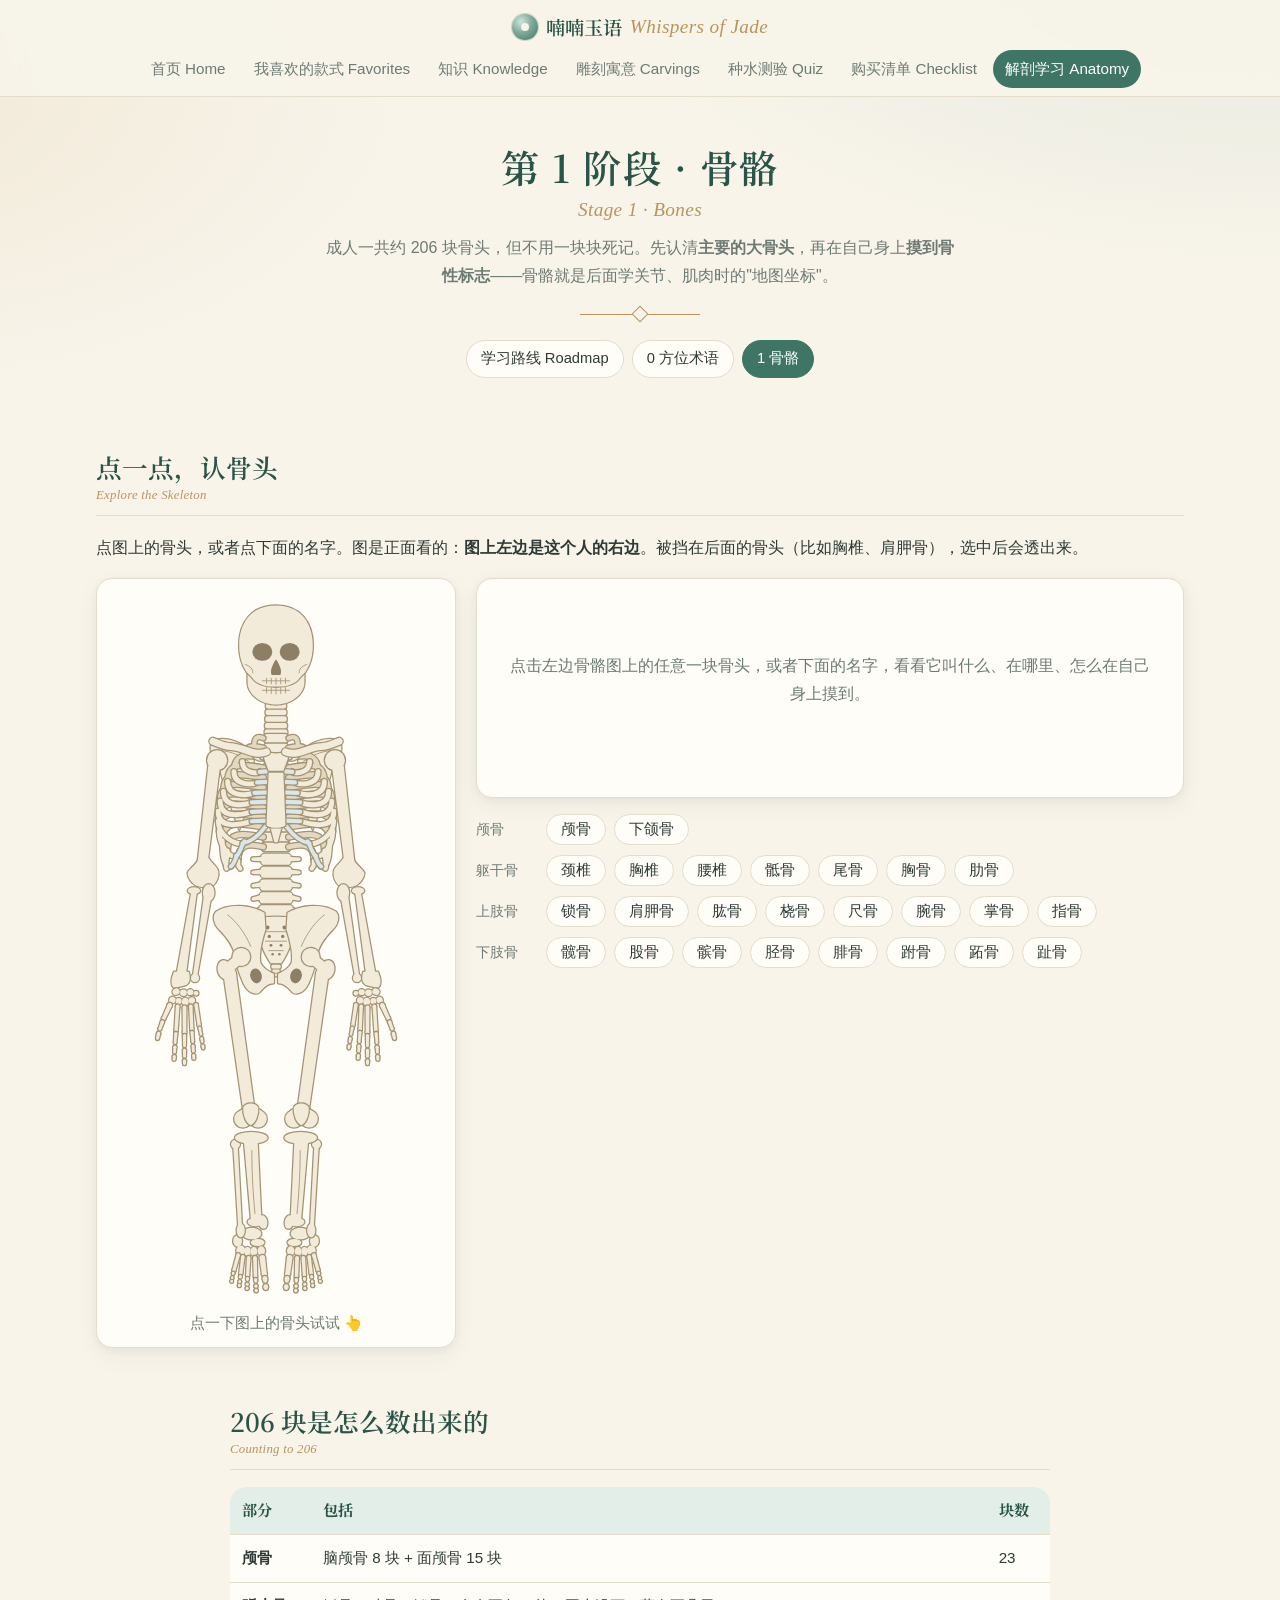
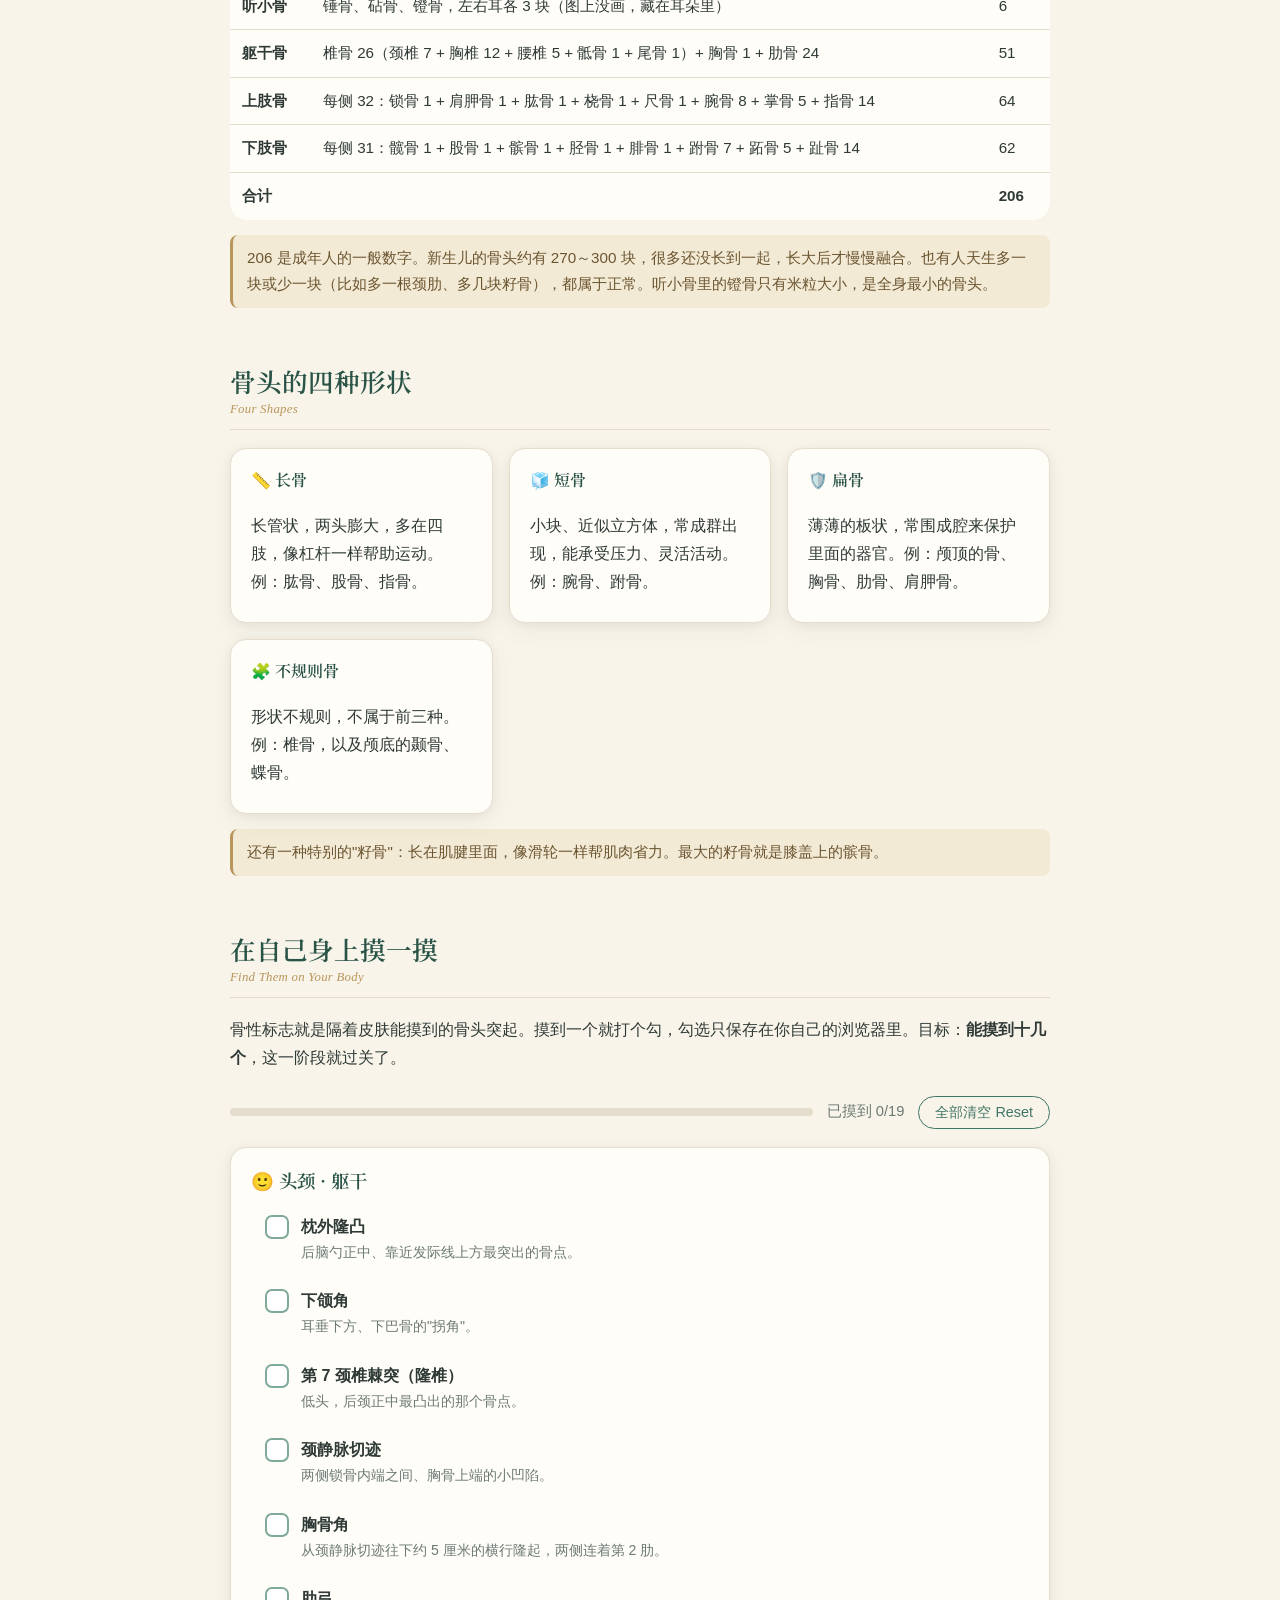
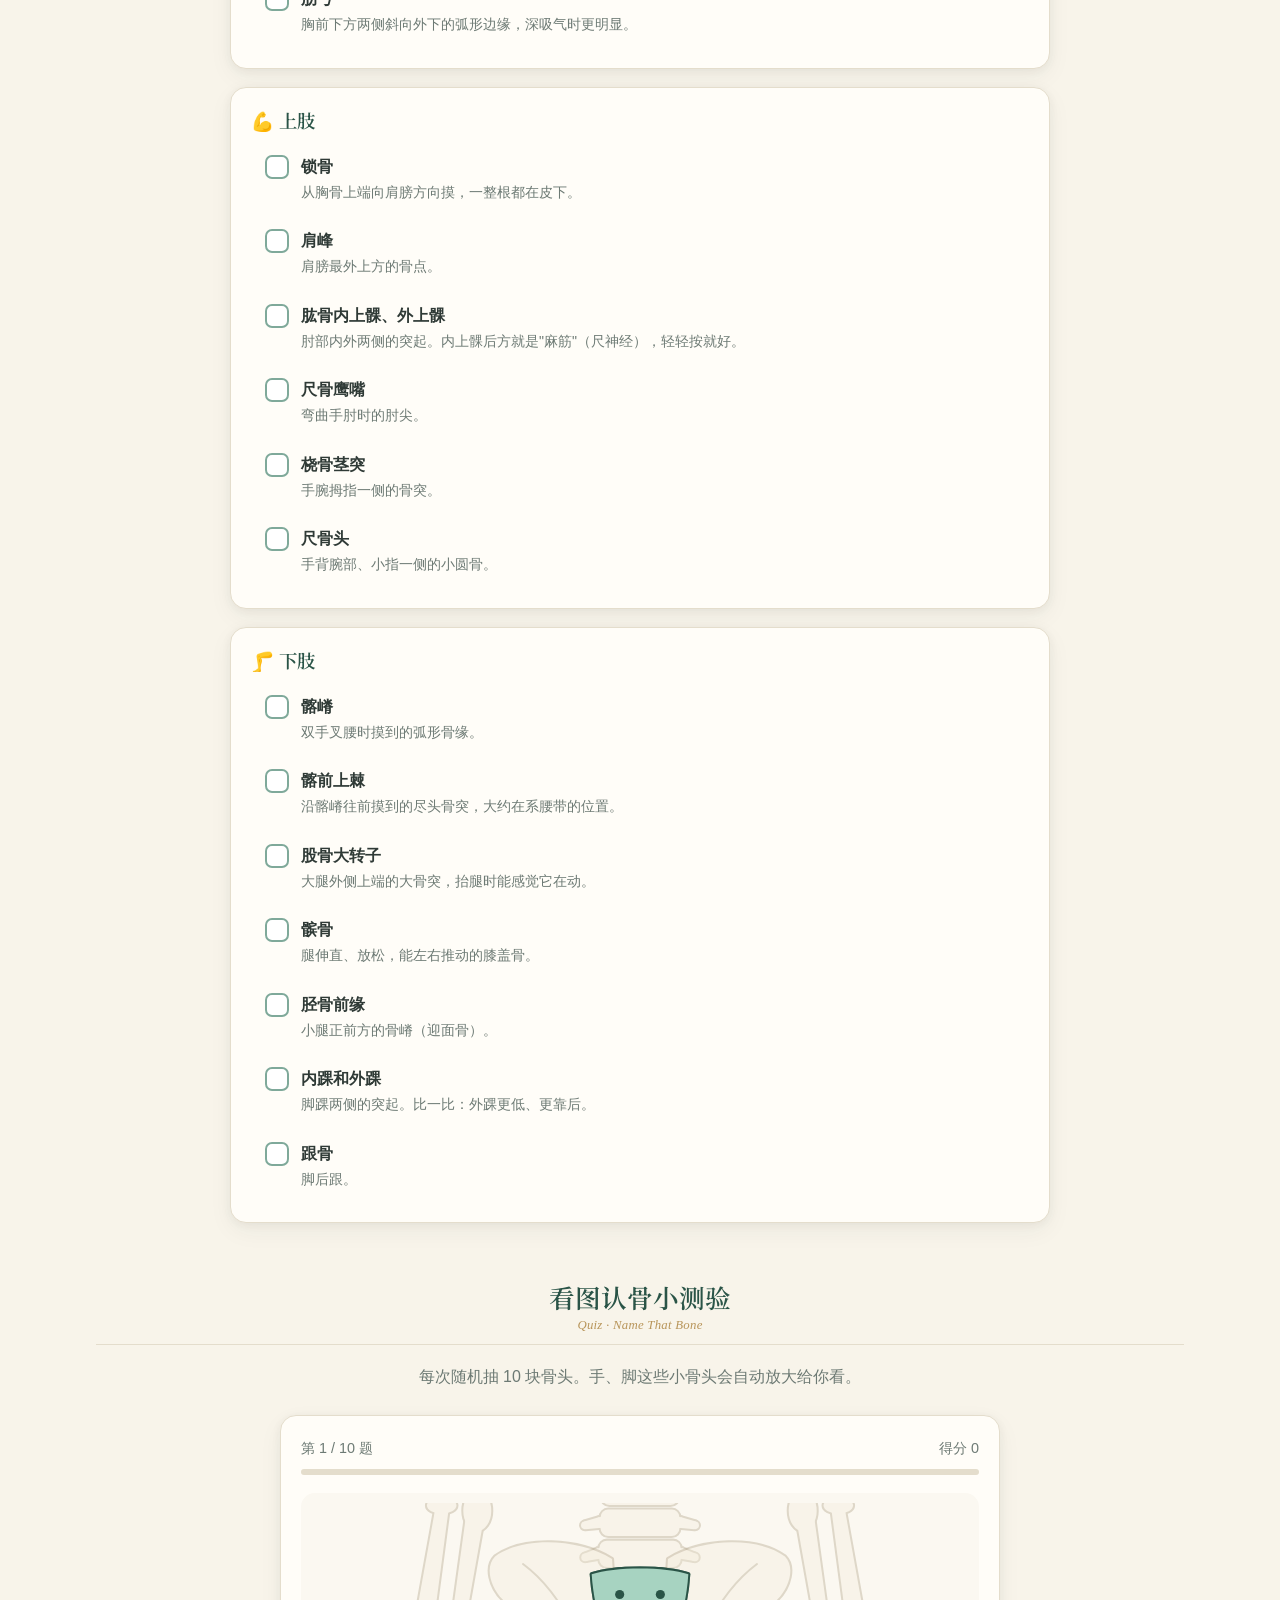
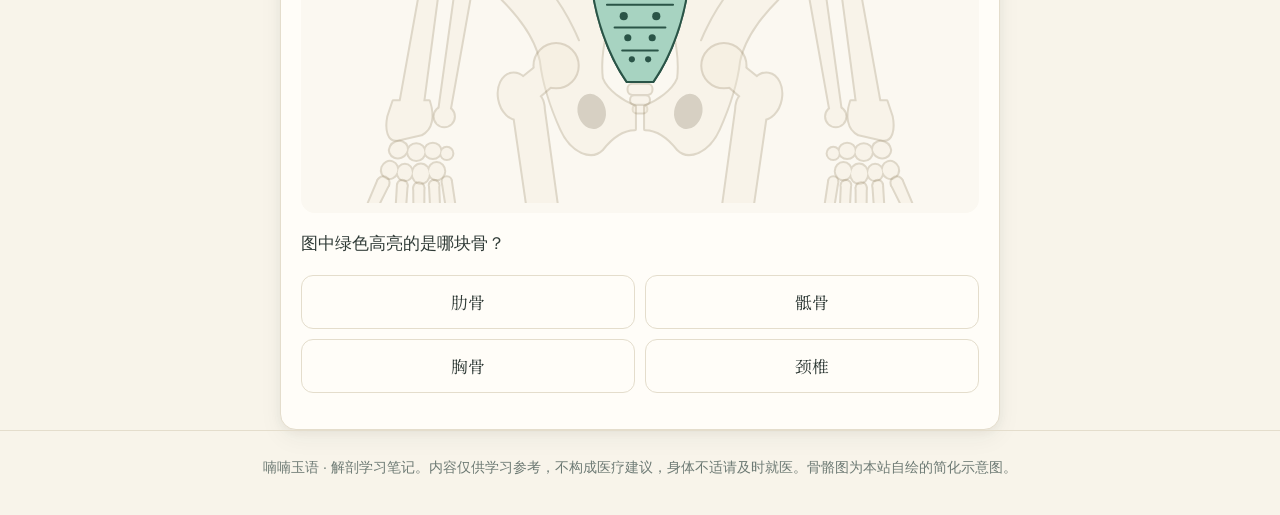
==== anatomy-bones.html @ a96ba8fe "Add anatomy learning section (roadmap, stage 0 terms, stage 1 bones) - anatomy.html: 8-stage learnin" ====
<!doctype html>
<html lang="zh-CN">
<head>
<meta charset="utf-8">
<meta name="viewport" content="width=device-width, initial-scale=1">
<title>第 1 阶段 · 骨骼 · 喃喃玉语</title>
<meta name="description" content="解剖学习第 1 阶段：点一点认识全身主要骨骼，在自己身上摸骨性标志，再做一个看图认骨小测验。">
<link rel="icon" href="images/favicon.svg" type="image/svg+xml">
<link rel="preconnect" href="https://fonts.googleapis.com">
<link rel="preconnect" href="https://fonts.gstatic.com" crossorigin>
<link href="https://fonts.googleapis.com/css2?family=Noto+Serif+SC:wght@400;600&display=swap" rel="stylesheet">
<link rel="stylesheet" href="css/style.css">
</head>
<body>
<header class="site-header">
  <div class="wrap">
    <a class="logo" href="index.html"><span class="logo-mark"></span>喃喃玉语 <span class="en">Whispers of Jade</span></a>
    <nav class="nav">
      <a href="index.html">首页 Home</a>
      <a href="styles.html">我喜欢的款式 Favorites</a>
      <a href="knowledge.html">知识 Knowledge</a>
      <a href="carving.html">雕刻寓意 Carvings</a>
      <a href="quiz.html">种水测验 Quiz</a>
      <a href="checklist.html">购买清单 Checklist</a>
      <a href="anatomy.html" class="active">解剖学习 Anatomy</a>
    </nav>
  </div>
</header>

<main class="wrap">
  <section class="page-hero">
    <h1>第 1 阶段 · 骨骼<span class="en">Stage 1 · Bones</span></h1>
    <p>成人一共约 206 块骨头，但不用一块块死记。先认清<b>主要的大骨头</b>，再在自己身上<b>摸到骨性标志</b>——骨骼就是后面学关节、肌肉时的"地图坐标"。</p>
    <div class="divider"></div>
    <nav class="sub-nav">
      <a class="chip" href="anatomy.html">学习路线 Roadmap</a>
      <a class="chip" href="anatomy-terms.html">0 方位术语</a>
      <a class="chip on" href="anatomy-bones.html">1 骨骼</a>
    </nav>
  </section>

  <section class="section" id="explore">
    <h2>点一点，认骨头<span class="en">Explore the Skeleton</span></h2>
    <p>点图上的骨头，或者点下面的名字。图是正面看的：<b>图上左边是这个人的右边</b>。被挡在后面的骨头（比如胸椎、肩胛骨），选中后会透出来。</p>
    <div class="explore">
      <div class="card sk-figure">
        <div id="sk-fig"></div>
        <div class="sk-cap" id="sk-cap"></div>
      </div>
      <div>
        <div class="card sk-info" id="sk-info" aria-live="polite"></div>
        <div class="sk-list" id="sk-list"></div>
      </div>
    </div>
  </section>

  <section class="section narrow" style="margin:0 auto" id="count">
    <h2>206 块是怎么数出来的<span class="en">Counting to 206</span></h2>
    <div class="table-scroll">
      <table class="cmp">
        <tr><th>部分</th><th>包括</th><th>块数</th></tr>
        <tr><td><b>颅骨</b></td><td>脑颅骨 8 块 + 面颅骨 15 块</td><td>23</td></tr>
        <tr><td><b>听小骨</b></td><td>锤骨、砧骨、镫骨，左右耳各 3 块（图上没画，藏在耳朵里）</td><td>6</td></tr>
        <tr><td><b>躯干骨</b></td><td>椎骨 26（颈椎 7 + 胸椎 12 + 腰椎 5 + 骶骨 1 + 尾骨 1）+ 胸骨 1 + 肋骨 24</td><td>51</td></tr>
        <tr><td><b>上肢骨</b></td><td>每侧 32：锁骨 1 + 肩胛骨 1 + 肱骨 1 + 桡骨 1 + 尺骨 1 + 腕骨 8 + 掌骨 5 + 指骨 14</td><td>64</td></tr>
        <tr><td><b>下肢骨</b></td><td>每侧 31：髋骨 1 + 股骨 1 + 髌骨 1 + 胫骨 1 + 腓骨 1 + 跗骨 7 + 跖骨 5 + 趾骨 14</td><td>62</td></tr>
        <tr><td><b>合计</b></td><td></td><td><b>206</b></td></tr>
      </table>
    </div>
    <p class="note">206 是成年人的一般数字。新生儿的骨头约有 270～300 块，很多还没长到一起，长大后才慢慢融合。也有人天生多一块或少一块（比如多一根颈肋、多几块籽骨），都属于正常。听小骨里的镫骨只有米粒大小，是全身最小的骨头。</p>

    <h2>骨头的四种形状<span class="en">Four Shapes</span></h2>
    <div class="grid2">
      <div class="card"><h4>📏 长骨</h4><p>长管状，两头膨大，多在四肢，像杠杆一样帮助运动。例：肱骨、股骨、指骨。</p></div>
      <div class="card"><h4>🧊 短骨</h4><p>小块、近似立方体，常成群出现，能承受压力、灵活活动。例：腕骨、跗骨。</p></div>
      <div class="card"><h4>🛡️ 扁骨</h4><p>薄薄的板状，常围成腔来保护里面的器官。例：颅顶的骨、胸骨、肋骨、肩胛骨。</p></div>
      <div class="card"><h4>🧩 不规则骨</h4><p>形状不规则，不属于前三种。例：椎骨，以及颅底的颞骨、蝶骨。</p></div>
    </div>
    <p class="note">还有一种特别的"籽骨"：长在肌腱里面，像滑轮一样帮肌肉省力。最大的籽骨就是膝盖上的髌骨。</p>
  </section>

  <section class="section narrow" style="margin:0 auto" id="landmarks">
    <h2>在自己身上摸一摸<span class="en">Find Them on Your Body</span></h2>
    <p>骨性标志就是隔着皮肤能摸到的骨头突起。摸到一个就打个勾，勾选只保存在你自己的浏览器里。目标：<b>能摸到十几个</b>，这一阶段就过关了。</p>
    <div class="check-top">
      <div class="progress"><span id="lm-bar"></span></div>
      <span id="lm-done" style="color:var(--muted);font-size:.92rem"></span>
      <button class="btn ghost" id="lm-reset" style="padding:6px 16px;font-size:.9rem">全部清空 Reset</button>
    </div>
    <div id="lm-list"></div>
  </section>

  <section class="section" id="test">
    <h2 style="text-align:center">看图认骨小测验<span class="en">Quiz · Name That Bone</span></h2>
    <p style="text-align:center;color:var(--muted)">每次随机抽 10 块骨头。手、脚这些小骨头会自动放大给你看。</p>
    <div class="quiz card" id="quiz"></div>
  </section>
</main>

<footer class="site-footer">
  <div class="wrap">喃喃玉语 · 解剖学习笔记。内容仅供学习参考，不构成医疗建议，身体不适请及时就医。骨骼图为本站自绘的简化示意图。</div>
</footer>
<script src="js/anatomy-common.js"></script>
<script src="js/anatomy-bones.js"></script>
<script>var a=document.querySelector(".nav .active");if(a)a.parentNode.scrollLeft=a.offsetLeft-a.parentNode.offsetWidth/2+a.offsetWidth/2;</script>
</body>
</html>
---- css/style.css ----
/* ===== 玉石小站 · 全站样式 ===== */
:root {
  --jade: #3f7565;        /* 青绿 主色 */
  --jade-deep: #2a5447;
  --jade-soft: #7fa99a;
  --jade-mist: #e3eee8;   /* 很淡的青 */
  --ivory: #f8f4ea;       /* 米白 背景 */
  --paper: #fffdf8;       /* 卡片 */
  --gold: #b8955a;        /* 淡金 */
  --gold-soft: #e9dcc0;
  --ink: #2f3a36;         /* 正文 */
  --muted: #6d7a74;
  --line: #e4ddcc;
  --ok: #3f8a5f;
  --bad: #b5584a;
  --radius: 16px;
  --shadow: 0 2px 10px rgba(47, 58, 54, .06), 0 8px 24px rgba(47, 58, 54, .05);
  --serif: "Noto Serif SC", "Songti SC", "STSong", "SimSun", serif;
  --sans: -apple-system, BlinkMacSystemFont, "PingFang SC", "Hiragino Sans GB", "Microsoft YaHei", "Noto Sans SC", sans-serif;
}

* { box-sizing: border-box; }
html { -webkit-text-size-adjust: 100%; scroll-behavior: smooth; }
body {
  margin: 0;
  background: var(--ivory);
  background-image:
    radial-gradient(1200px 600px at 100% -10%, rgba(127, 169, 154, .18), transparent 60%),
    radial-gradient(900px 500px at -10% 10%, rgba(233, 220, 192, .45), transparent 60%);
  background-attachment: fixed;
  color: var(--ink);
  font-family: var(--sans);
  font-size: 16px;
  line-height: 1.75;
}
img { max-width: 100%; display: block; }
a { color: var(--jade); }
h1, h2, h3, h4 { font-family: var(--serif); color: var(--jade-deep); line-height: 1.35; font-weight: 600; }
h1 { font-size: clamp(1.7rem, 4vw, 2.4rem); margin: 0 0 .3em; letter-spacing: .04em; }
h2 { font-size: clamp(1.3rem, 3vw, 1.6rem); margin: 2.2em 0 .7em; }
h3 { font-size: 1.15rem; margin: 1.4em 0 .5em; }
.en { font-family: Georgia, "Times New Roman", serif; font-style: italic; color: var(--gold); font-weight: 400; letter-spacing: .02em; }
h1 .en, h2 .en { display: block; font-size: .5em; margin-top: .2em; }
h3 .en { font-size: .75em; margin-left: .4em; }

.wrap { max-width: 1120px; margin: 0 auto; padding: 0 16px; }
.narrow { max-width: 820px; }

/* ===== 顶部导航 ===== */
.site-header {
  position: sticky; top: 0; z-index: 50;
  background: rgba(248, 244, 234, .9);
  backdrop-filter: blur(10px); -webkit-backdrop-filter: blur(10px);
  border-bottom: 1px solid var(--line);
}
.site-header .wrap { display: flex; flex-direction: column; align-items: stretch; padding-top: 10px; }
.logo {
  font-family: var(--serif); font-size: 1.2rem; font-weight: 600; color: var(--jade-deep);
  text-decoration: none; white-space: nowrap; display: flex; align-items: center; justify-content: center; gap: 8px;
}
.logo-mark {
  width: 26px; height: 26px; border-radius: 50%;
  background: radial-gradient(circle at 35% 30%, #cfe6dc, var(--jade-soft) 45%, var(--jade) 100%);
  box-shadow: inset 0 0 0 5px rgba(255,255,255,.0), 0 0 0 1px rgba(63,117,101,.25);
  position: relative;
}
.logo-mark::after { /* 平安扣的孔 */
  content: ""; position: absolute; inset: 9px; border-radius: 50%; background: var(--ivory);
}
.nav { display: flex; gap: 4px; overflow-x: auto; scrollbar-width: none; margin: 6px -16px 0; padding: 0 16px 8px; justify-content: safe center; }
.nav::-webkit-scrollbar { display: none; }
.nav a {
  white-space: nowrap; text-decoration: none; color: var(--muted);
  padding: 6px 12px; border-radius: 999px; font-size: .95rem; transition: .2s;
}
.nav a:hover { color: var(--jade-deep); background: var(--jade-mist); }
.nav a.active { color: #fff; background: var(--jade); }

@media (max-width: 760px) {
  .nav { -webkit-mask-image: linear-gradient(90deg, #000 85%, transparent); mask-image: linear-gradient(90deg, #000 85%, transparent); }
  .nav a:last-child { margin-right: 32px; }
}

/* ===== 页面标题区 ===== */
.page-hero { padding: 44px 0 12px; text-align: center; }
.page-hero p { color: var(--muted); max-width: 640px; margin: .6em auto 0; }
.divider {
  width: 120px; height: 12px; margin: 18px auto 0;
  background:
    linear-gradient(var(--gold), var(--gold)) center/100% 1px no-repeat;
  position: relative;
}
.divider::after {
  content: ""; position: absolute; left: 50%; top: 50%; width: 10px; height: 10px;
  transform: translate(-50%, -50%) rotate(45deg); background: var(--ivory); border: 1px solid var(--gold);
}

main { padding-bottom: 60px; }

/* ===== 通用组件 ===== */
.card {
  background: var(--paper); border: 1px solid var(--line); border-radius: var(--radius);
  box-shadow: var(--shadow); padding: 20px;
}
.btn {
  appearance: none; border: 1px solid var(--jade); background: var(--jade); color: #fff;
  padding: 10px 20px; border-radius: 999px; font-size: 1rem; cursor: pointer; font-family: inherit;
  transition: .2s; text-decoration: none; display: inline-block;
}
.btn:hover { background: var(--jade-deep); }
.btn.ghost { background: transparent; color: var(--jade); }
.btn.ghost:hover { background: var(--jade-mist); }
.btn:disabled { opacity: .5; cursor: default; }

.chips { display: flex; flex-wrap: wrap; gap: 8px; }
.chip {
  border: 1px solid var(--line); background: var(--paper); color: var(--ink);
  padding: 5px 14px; border-radius: 999px; cursor: pointer; font-size: .92rem; font-family: inherit; transition: .2s;
}
.chip:hover { border-color: var(--jade-soft); }
.chip.on { background: var(--jade); border-color: var(--jade); color: #fff; }
.tag {
  display: inline-block; font-size: .78rem; padding: 1px 10px; border-radius: 999px;
  background: var(--jade-mist); color: var(--jade-deep);
}
.tag.gold { background: #f3ead6; color: #8a6a35; }

.note {
  background: #f3ead6; border-left: 3px solid var(--gold); border-radius: 8px;
  padding: 10px 14px; color: #6b5530; font-size: .95rem; margin: 1em 0;
}

/* ===== 首页 ===== */
.home-hero { text-align: center; padding: 64px 0 32px; }
.home-hero h1 { font-size: clamp(2rem, 6vw, 3.2rem); }
.home-hero p { color: var(--muted); max-width: 560px; margin: 1em auto 0; font-size: 1.05rem; }
.bangle {
  width: 150px; height: 150px; margin: 0 auto 24px; border-radius: 50%;
  background:
    radial-gradient(circle at 30% 25%, rgba(255,255,255,.75), transparent 28%),
    radial-gradient(circle at 70% 75%, rgba(42,84,71,.35), transparent 45%),
    conic-gradient(from 20deg, #9cc8b5, #5f9a86, #bcdccd, #4f8a76, #a9d1c0, #9cc8b5);
  -webkit-mask: radial-gradient(circle, transparent 46px, #000 47px);
          mask: radial-gradient(circle, transparent 46px, #000 47px);
  box-shadow: 0 10px 30px rgba(63,117,101,.25);
  animation: float 6s ease-in-out infinite;
}
@keyframes float { 50% { transform: translateY(-6px); } }
@media (prefers-reduced-motion: reduce) { .bangle { animation: none; } }
.home-grid { display: grid; grid-template-columns: repeat(auto-fit, minmax(220px, 1fr)); gap: 16px; margin-top: 24px; }
.home-grid a { text-decoration: none; color: inherit; transition: .25s; display: block; }
.home-grid a:hover { transform: translateY(-3px); border-color: var(--jade-soft); }
.home-grid .icon { font-size: 1.8rem; line-height: 1; }
.home-grid h3 { margin: .5em 0 .2em; }
.home-grid p { margin: 0; color: var(--muted); font-size: .93rem; }

/* ===== 灵感墙 ===== */
.filters { display: grid; gap: 12px; margin: 24px 0; }
.filters .row { display: flex; gap: 12px; align-items: baseline; }
.filters .label { flex: none; width: 4.5em; color: var(--muted); font-size: .9rem; }
@media (max-width: 560px) {
  .filters .row { flex-direction: column; gap: 6px; }
}
.count { color: var(--muted); font-size: .9rem; margin: -8px 0 16px; }
.wall { columns: 3 280px; column-gap: 18px; }
.pin {
  break-inside: avoid; margin: 0 0 18px; padding: 0; overflow: hidden; cursor: pointer;
  transition: transform .25s, box-shadow .25s; text-align: left; width: 100%; font: inherit; color: inherit;
}
.pin:hover { transform: translateY(-3px); box-shadow: 0 12px 30px rgba(47,58,54,.12); }
.pin img { width: 100%; height: auto; background: var(--jade-mist); }
.pin .body { padding: 14px 16px 16px; }
.pin h3 { margin: 0 0 6px; font-size: 1.05rem; }
.pin .tags { display: flex; gap: 6px; margin-bottom: 8px; flex-wrap: wrap; }
.pin .why { margin: 0; color: var(--ink); font-size: .93rem; }
.pin .why::before { content: "♡ "; color: var(--gold); }
.empty { text-align: center; color: var(--muted); padding: 40px 0; }

/* 大图弹窗 */
dialog.lightbox {
  border: none; padding: 0; border-radius: var(--radius); max-width: min(960px, 94vw); width: 100%;
  max-height: 92vh; background: var(--paper); color: var(--ink); box-shadow: 0 20px 60px rgba(0,0,0,.3);
}
dialog.lightbox::backdrop { background: rgba(30, 45, 40, .6); backdrop-filter: blur(3px); }
.lb-inner { display: grid; grid-template-columns: 1.3fr 1fr; max-height: 92vh; }
.lb-img { background: #eef3ef; display: flex; align-items: center; justify-content: center; min-height: 240px; }
.lb-img img { max-height: 92vh; width: 100%; object-fit: contain; }
.lb-text { padding: 28px 24px; overflow-y: auto; }
.lb-text h2 { margin: .3em 0 .5em; }
.lb-text h4 { margin: 1.2em 0 .3em; font-size: .95rem; color: var(--gold); }
.lb-text p { margin: 0; white-space: pre-line; }
.lb-close {
  position: absolute; top: 10px; right: 10px; width: 36px; height: 36px; border-radius: 50%;
  border: none; background: rgba(255,255,255,.9); font-size: 1.3rem; cursor: pointer; color: var(--ink);
  box-shadow: 0 2px 8px rgba(0,0,0,.15);
}
@media (max-width: 760px) {
  .lb-inner { grid-template-columns: 1fr; overflow-y: auto; }
  .lb-img img { max-height: 55vh; }
}

/* ===== 知识页 ===== */
.toc { display: flex; flex-wrap: wrap; gap: 8px; justify-content: center; margin: 20px 0 8px; }
.toc a { text-decoration: none; }
.section { scroll-margin-top: 110px; }
.section > h2 { border-bottom: 1px solid var(--line); padding-bottom: .4em; }
.grid2 { display: grid; grid-template-columns: repeat(auto-fit, minmax(260px, 1fr)); gap: 16px; }
.grid3 { display: grid; grid-template-columns: repeat(auto-fit, minmax(220px, 1fr)); gap: 16px; }
.card h3:first-child, .card h4:first-child { margin-top: 0; }
.card p { margin: .4em 0; }
.card ul { margin: .4em 0; padding-left: 1.2em; }
.levels { display: grid; gap: 10px; margin: 12px 0; }
.level { display: grid; grid-template-columns: 7em 1fr; gap: 12px; align-items: start; }
.level b { color: var(--jade-deep); font-family: var(--serif); }
@media (max-width: 520px) { .level { grid-template-columns: 1fr; gap: 0; } }

table.cmp { width: 100%; border-collapse: collapse; background: var(--paper); border-radius: var(--radius); overflow: hidden; box-shadow: var(--shadow); font-size: .95rem; }
table.cmp th, table.cmp td { padding: 10px 12px; border-bottom: 1px solid var(--line); text-align: left; vertical-align: top; }
table.cmp th { background: var(--jade-mist); color: var(--jade-deep); font-family: var(--serif); }
table.cmp tr:last-child td { border-bottom: none; }
.table-scroll { overflow-x: auto; -webkit-overflow-scrolling: touch; border-radius: var(--radius); }
.table-scroll table { min-width: 620px; }

.swatch { display: flex; gap: 12px; align-items: flex-start; }
.swatch .dot {
  flex: none; width: 46px; height: 46px; border-radius: 50%;
  box-shadow: inset -5px -6px 10px rgba(0,0,0,.18), inset 5px 6px 10px rgba(255,255,255,.55), 0 0 0 1px rgba(0,0,0,.05);
}
.swatch h4 { margin: 0 0 .1em; font-family: var(--serif); color: var(--jade-deep); }
.swatch p { margin: 0; font-size: .93rem; }

.search {
  width: 100%; padding: 12px 18px; font-size: 1rem; border: 1px solid var(--line); border-radius: 999px;
  background: var(--paper); font-family: inherit; color: var(--ink); outline: none;
}
.search:focus { border-color: var(--jade-soft); box-shadow: 0 0 0 3px rgba(127,169,154,.2); }
.glossary { display: grid; grid-template-columns: repeat(auto-fill, minmax(260px, 1fr)); gap: 12px; margin-top: 16px; }
.term { padding: 14px 16px; }
.term h4 { margin: 0; font-family: var(--serif); color: var(--jade-deep); font-size: 1.05rem; }
.term .py { color: var(--gold); font-size: .82rem; margin-left: 6px; font-style: italic; }
.term p { margin: .3em 0 0; font-size: .93rem; }
mark { background: #f1e2b8; color: inherit; border-radius: 3px; padding: 0 1px; }

/* ===== 雕刻寓意 ===== */
.motifs { display: grid; grid-template-columns: repeat(auto-fill, minmax(250px, 1fr)); gap: 16px; margin-top: 24px; }
.motif { text-align: center; padding: 26px 20px 22px; position: relative; overflow: hidden; }
.motif .glyph {
  width: 76px; height: 76px; margin: 0 auto 10px; border-radius: 50%;
  display: flex; align-items: center; justify-content: center;
  background: radial-gradient(circle at 35% 30%, #f1f8f4, var(--jade-mist) 60%, #cfe2d8);
  color: var(--jade-deep); font-family: var(--serif); font-size: 1.9rem;
  box-shadow: inset 0 0 0 1px rgba(63,117,101,.15);
}
.motif h3 { margin: 0; }
.motif .meaning { color: var(--gold); font-family: var(--serif); margin: 4px 0 10px; font-size: .98rem; }
.motif p { text-align: left; font-size: .93rem; margin: 0; }
.motif .tip { margin-top: 10px; font-size: .85rem; color: var(--muted); text-align: left; }

/* ===== 小测验 ===== */
.quiz { max-width: 720px; margin: 24px auto 0; }
.progress { height: 6px; background: var(--line); border-radius: 999px; overflow: hidden; margin-bottom: 18px; }
.progress span { display: block; height: 100%; background: linear-gradient(90deg, var(--jade-soft), var(--jade)); transition: width .4s; }
.q-meta { display: flex; justify-content: space-between; color: var(--muted); font-size: .9rem; margin-bottom: 8px; }
.q-visual {
  position: relative; height: 170px; border-radius: 14px; overflow: hidden; margin: 8px 0 16px;
  background: repeating-linear-gradient(90deg, #2f3a36 0 6px, #f8f4ea 6px 22px);
}
.q-visual .behind {
  position: absolute; inset: 0; display: flex; align-items: center; justify-content: center;
  font-family: var(--serif); font-size: 3.2rem; color: #2f3a36; font-weight: 700; letter-spacing: .3em;
}
.q-visual .stone { position: absolute; inset: 0; }
.q-visual .grain { position: absolute; inset: 0; mix-blend-mode: multiply; }
.q-visual .shine {
  position: absolute; inset: 0;
  background: radial-gradient(ellipse at 30% 20%, rgba(255,255,255,.55), transparent 45%);
}
.q-visual .cap { position: absolute; right: 10px; bottom: 8px; font-size: .75rem; color: #fff; background: rgba(0,0,0,.35); padding: 1px 8px; border-radius: 999px; }
.q-text { font-size: 1.05rem; }
.options { display: grid; grid-template-columns: 1fr 1fr; gap: 10px; margin: 16px 0; }
.option {
  padding: 14px; border-radius: 12px; border: 1px solid var(--line); background: var(--paper);
  font-size: 1.05rem; font-family: var(--serif); cursor: pointer; color: var(--ink); transition: .2s;
}
.option:hover:not(:disabled) { border-color: var(--jade); background: var(--jade-mist); }
.option.right { background: #e3f1e8; border-color: var(--ok); color: var(--ok); }
.option.wrong { background: #f7e6e2; border-color: var(--bad); color: var(--bad); }
.option:disabled { cursor: default; }
.feedback { border-radius: 12px; padding: 14px 16px; margin-bottom: 16px; }
.feedback.ok { background: #e9f4ed; }
.feedback.no { background: #f8ebe7; }
.feedback b { display: block; margin-bottom: 4px; }
.result { text-align: center; }
.score { font-family: var(--serif); font-size: 3.4rem; color: var(--jade); line-height: 1.1; }

/* ===== 清单 ===== */
.check-top { display: flex; align-items: center; gap: 14px; flex-wrap: wrap; justify-content: space-between; margin: 24px 0 8px; }
.check-top .progress { flex: 1; min-width: 180px; margin: 0; height: 8px; }
.check-group { margin-top: 18px; }
.check-group h3 { margin: 0 0 8px; display: flex; align-items: center; gap: 8px; }
.check-item {
  display: flex; gap: 12px; align-items: flex-start; padding: 12px 14px; border-radius: 12px;
  cursor: pointer; transition: background .2s; user-select: none;
}
.check-item:hover { background: var(--jade-mist); }
.check-item input { position: absolute; opacity: 0; pointer-events: none; }
.box {
  flex: none; width: 24px; height: 24px; border-radius: 7px; border: 2px solid var(--jade-soft);
  margin-top: 2px; display: flex; align-items: center; justify-content: center; transition: .2s; background: #fff;
}
.check-item input:checked + .box { background: var(--jade); border-color: var(--jade); }
.check-item input:checked + .box::after { content: "✓"; color: #fff; font-size: 15px; font-weight: 700; }
.check-item input:focus-visible + .box { box-shadow: 0 0 0 3px rgba(127,169,154,.35); }
.check-item .t b { display: block; font-weight: 600; }
.check-item .t small { color: var(--muted); font-size: .88rem; line-height: 1.6; display: block; }
.check-item input:checked ~ .t b { color: var(--muted); text-decoration: line-through; text-decoration-color: var(--jade-soft); }

/* ===== 解剖学习 ===== */
.sub-nav { display: flex; flex-wrap: wrap; gap: 8px; justify-content: center; margin: 20px 0 4px; }
.sub-nav a { text-decoration: none; }
.disclaimer { font-size: .9rem; }

/* 学习路线 */
.stages { display: grid; gap: 14px; margin-top: 16px; }
.stage { display: grid; grid-template-columns: 56px 1fr; gap: 16px; align-items: start; transition: border-color .2s; }
.stage-no {
  width: 56px; height: 56px; border-radius: 50%; display: flex; align-items: center; justify-content: center;
  font-family: var(--serif); font-size: 1.5rem; color: var(--jade-deep);
  background: radial-gradient(circle at 35% 30%, #f1f8f4, var(--jade-mist) 60%, #cfe2d8);
  box-shadow: inset 0 0 0 1px rgba(63,117,101,.15);
}
.stage.soon .stage-no { color: var(--muted); background: radial-gradient(circle at 35% 30%, #fbf8f1, #efe9dc 70%); }
.stage.done { border-color: var(--jade-soft); }
.stage.done .stage-no { color: #fff; background: radial-gradient(circle at 35% 30%, var(--jade-soft), var(--jade) 80%); }
.stage h3 { margin: 0 0 .3em; }
.stage p { margin: .15em 0; font-size: .95rem; }
.stage p b { color: var(--jade-deep); font-weight: 600; }
.stage-foot { display: flex; align-items: center; justify-content: space-between; gap: 10px; flex-wrap: wrap; margin-top: 10px; }
.stage-foot .check-item { padding: 6px 10px; margin-left: -10px; align-items: center; }
.stage-foot .check-item .box { margin-top: 0; }
.stage-foot .check-item input:checked ~ .t b { text-decoration: none; color: var(--jade); }
@media (max-width: 520px) {
  .stage { grid-template-columns: 1fr; gap: 8px; }
  .stage-no { width: 44px; height: 44px; font-size: 1.2rem; }
}

/* 骨骼图 */
.sk {
  --bone: #f3ebd9; --bone-far: #e3d8c0; --bone-edge: #a39374; --bone-hole: #8d7f66; --cart: #d8e7ec;
  display: block; width: 100%; height: auto; margin: 0 auto; -webkit-tap-highlight-color: transparent;
}
.sk .b { cursor: pointer; transition: opacity .25s; }
.sk .e > * { fill: var(--bone-edge); stroke: var(--bone-edge); stroke-width: 2.4px; stroke-linejoin: round; stroke-linecap: round; }
.sk .f > * { fill: var(--bone); }
.sk .f.far > * { fill: var(--bone-far); }
.sk .f.cart > * { fill: var(--cart); }
.sk .e > .s, .sk .f > .s { fill: none; stroke-linecap: round; stroke-linejoin: round; }
.sk .f > .s { stroke: var(--bone); }
.sk .f.far > .s { stroke: var(--bone-far); }
.sk .f.cart > .s { stroke: var(--cart); }
.sk.z-head .e > :not(.s), .sk.z-pelvis .e > :not(.s) { stroke-width: 1.6px; }
.sk.z-hand .e > :not(.s) { stroke-width: 1.2px; }
.sk.z-foot .e > :not(.s) { stroke-width: 1px; }
.sk .d { pointer-events: none; }
.sk .d .hole, .sk .d.hole, .sk .d .hole * { fill: var(--bone-hole); }
.sk .d .ln { fill: none; stroke: var(--bone-edge); stroke-width: .8px; stroke-linecap: round; }
.sk .top { pointer-events: none; }
@media (hover: hover) { .sk .b:hover { --bone: #fffaf0; --bone-far: #f1e9d8; --bone-edge: #6f9c8b; } }
.sk .b.on { --bone: #a7d3c1; --bone-far: #93c3af; --bone-edge: #2a5447; --cart: #cfe9de; --bone-hole: #2a5447; }
.sk.sel .b:not(.on) { opacity: .32; }

.explore { display: grid; grid-template-columns: minmax(240px, 360px) 1fr; gap: 20px; align-items: start; margin-top: 16px; }
.sk-figure { position: sticky; top: 104px; padding: 14px 14px 10px; }
.sk-figure .sk { max-height: calc(100vh - 190px); }
.sk-cap { text-align: center; font-size: .92rem; color: var(--muted); margin-top: 8px; min-height: 1.6em; }
.sk-cap b { color: var(--jade-deep); font-family: var(--serif); }
.sk-cap .en { font-size: .9em; }
.sk-info { min-height: 220px; }
.sk-info .tags { display: flex; gap: 6px; flex-wrap: wrap; }
.sk-info h3 { margin: .4em 0 .1em; font-size: 1.4rem; }
.sk-info h4 { margin: 1.1em 0 .2em; font-size: .95rem; color: var(--gold); font-family: var(--serif); }
.sk-info p { margin: .2em 0; }
.sk-short { color: var(--jade-deep); font-family: var(--serif); }
.sk-empty { color: var(--muted); text-align: center; padding: 50px 10px; }
.tip { margin-top: 14px; font-size: .93rem; color: #6b5530; background: #f3ead6; border-radius: 10px; padding: 10px 14px; }
.sk-list { display: grid; gap: 10px; margin-top: 16px; }
.sk-group { display: flex; gap: 12px; align-items: baseline; }
.sk-group .label { flex: none; width: 4em; color: var(--muted); font-size: .9rem; }
@media (max-width: 760px) {
  .explore { grid-template-columns: 1fr; gap: 12px; }
  .sk-figure { top: 92px; z-index: 5; padding: 8px 8px 4px; }
  .sk-figure .sk { max-height: 38vh; }
  .sk-cap { margin-top: 2px; font-size: .85rem; }
  .sk-group { flex-direction: column; gap: 6px; }
}

.q-sk { background: #fbf8f1; border-radius: 14px; padding: 10px; margin: 8px 0 16px; }
.q-sk .sk { height: 300px; }
.q-sk .sk .b { cursor: default; }

/* 方位术语 */
.pose { display: grid; grid-template-columns: minmax(200px, 300px) 1fr; gap: 20px; align-items: center; margin-top: 16px; }
.pose ul { margin: 0; padding-left: 1.2em; }
.pose li { margin: .3em 0; }
@media (max-width: 640px) { .pose { grid-template-columns: 1fr; } .pose .fig { max-width: 240px; margin: 0 auto; } }
.term-view { display: grid; grid-template-columns: minmax(220px, 340px) 1fr; gap: 20px; align-items: start; margin-top: 14px; }
.term-view .fig { padding: 10px; }
.term-view .fig svg { display: block; width: 100%; height: auto; max-height: 62vh; }
.term-text h3 { margin: 0 0 .1em; font-size: 1.4rem; }
.term-text h4 { margin: 1em 0 .2em; font-size: .95rem; color: var(--gold); font-family: var(--serif); }
.term-text p { margin: .2em 0; }
@media (max-width: 640px) { .term-view { grid-template-columns: 1fr; } .term-view .fig svg { max-height: 44vh; } }
.fig-sil .e > * { fill: var(--jade-soft); stroke: var(--jade-soft); stroke-width: 3px; stroke-linejoin: round; }
.fig-sil .f > * { fill: var(--jade-mist); }
.fig-sil .f.a > * { fill: #b9d7ca; }
.fig-sil .f.b > * { fill: #efe2c3; }
.fig-sil .arrow { stroke: var(--gold); stroke-width: 2.6px; fill: none; stroke-linecap: round; }
.fig-sil .guide { stroke: var(--jade); stroke-width: 1.6px; stroke-dasharray: 6 5; fill: none; }
.fig-sil .cut { stroke: #b5584a; stroke-width: 2.4px; stroke-dasharray: 8 5; fill: none; }
.fig-sil text { font-family: var(--sans); fill: var(--ink); paint-order: stroke; stroke: var(--paper); stroke-width: 4px; stroke-linejoin: round; font-weight: 600; }
.fig-sil text.en2 { font-family: Georgia, serif; font-style: italic; font-weight: 400; fill: var(--gold); }
.fig-sil .ah { fill: var(--gold); }
.fig-sil .bn-e > * { fill: #a39374; stroke: #a39374; stroke-width: 3px; }
.fig-sil .bn-f > * { fill: #f3ebd9; }
.planes .card { text-align: center; }
.planes svg { display: block; width: 100%; max-width: 200px; height: auto; margin: 0 auto 6px; }
.planes h3 { margin: .2em 0; }
.planes p { text-align: left; font-size: .93rem; }

/* ===== 页脚 ===== */
.site-footer { border-top: 1px solid var(--line); padding: 24px 0 36px; color: var(--muted); font-size: .88rem; text-align: center; }

@media print {
  .site-header, .site-footer, .no-print { display: none !important; }
  body { background: #fff; }
}
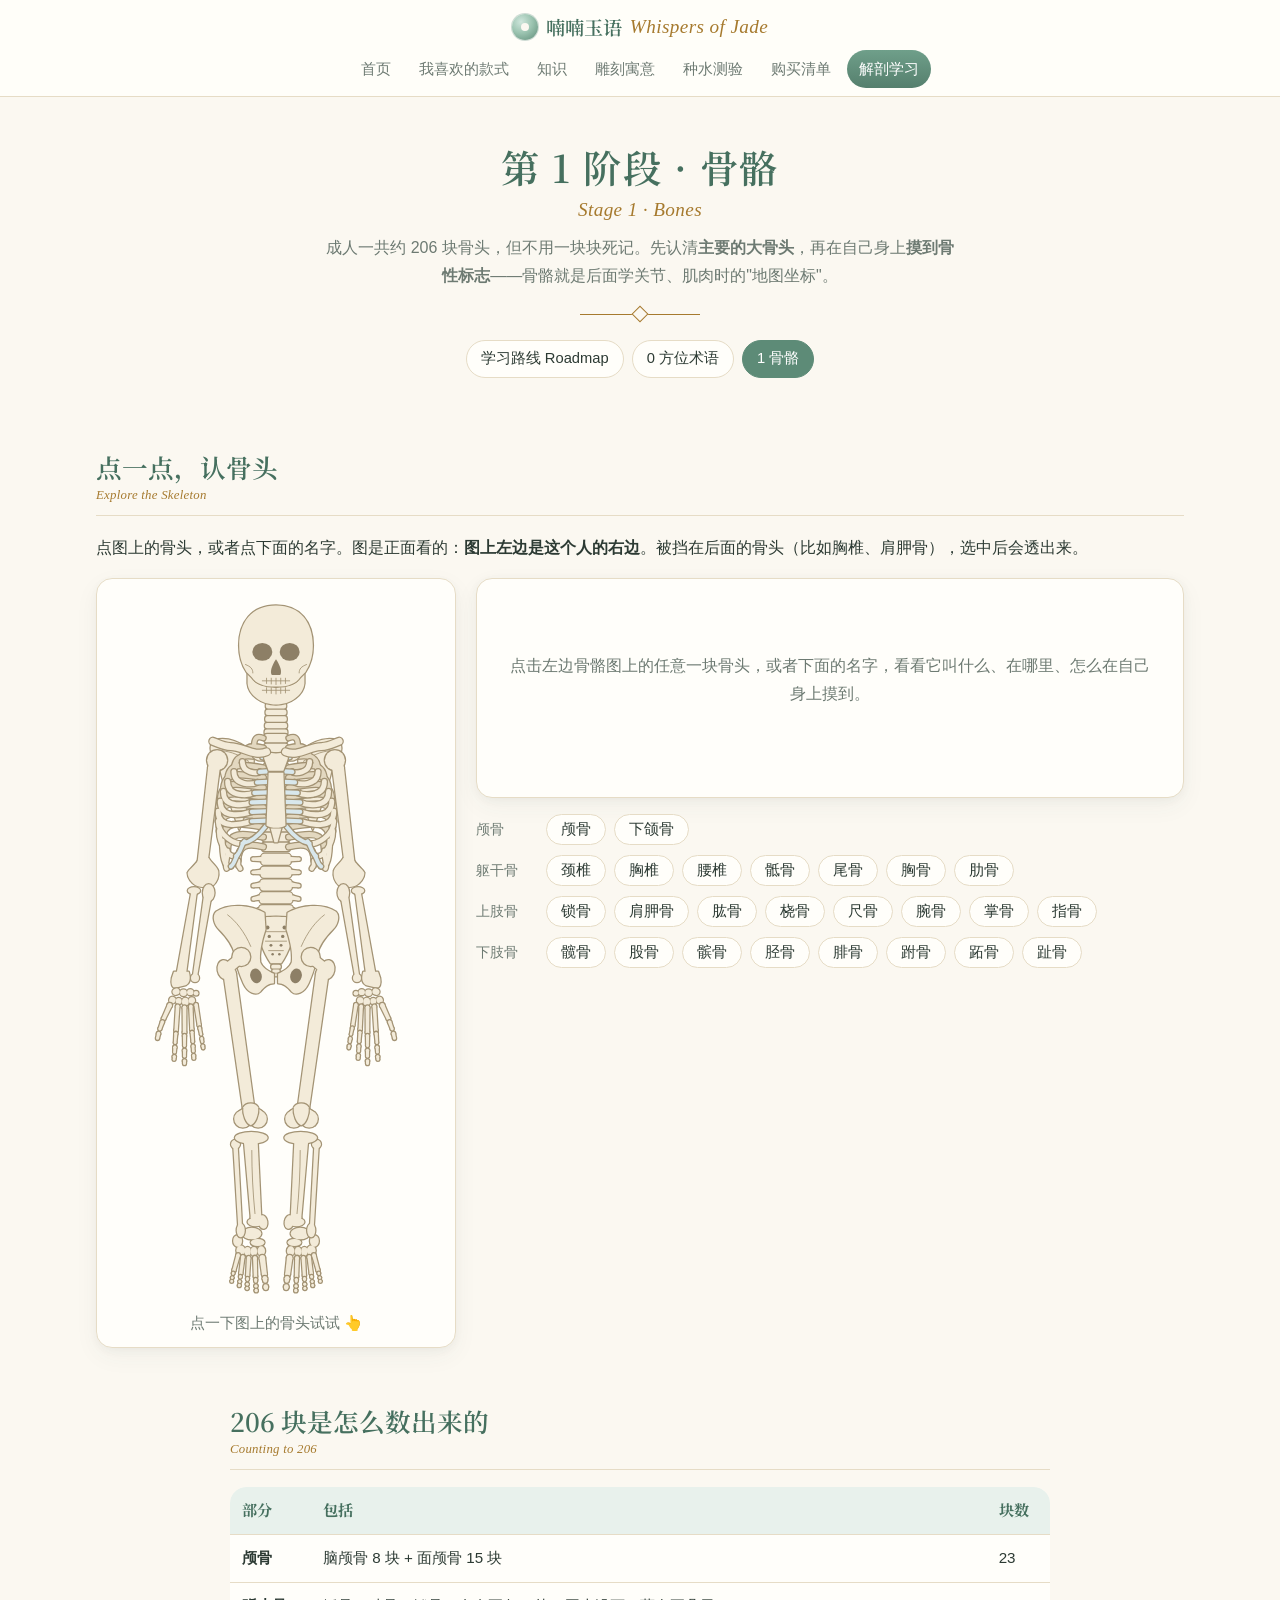
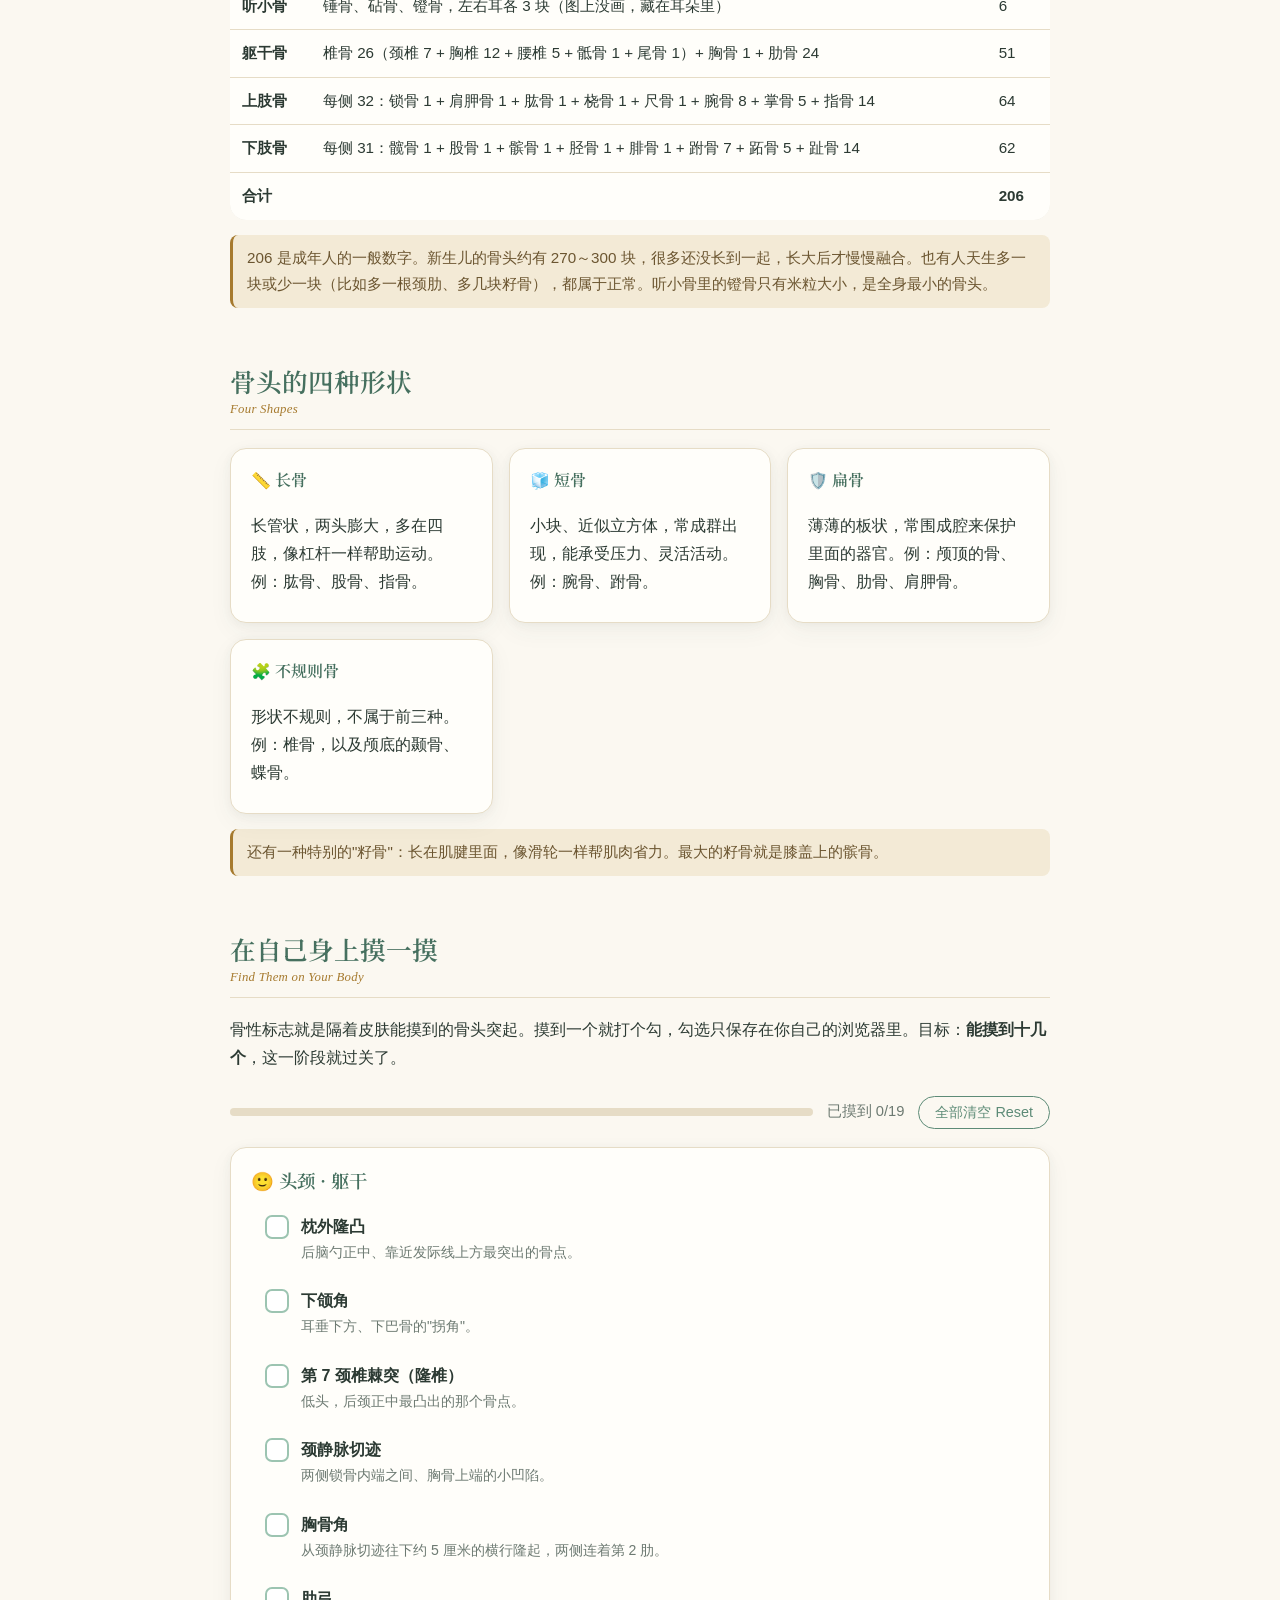
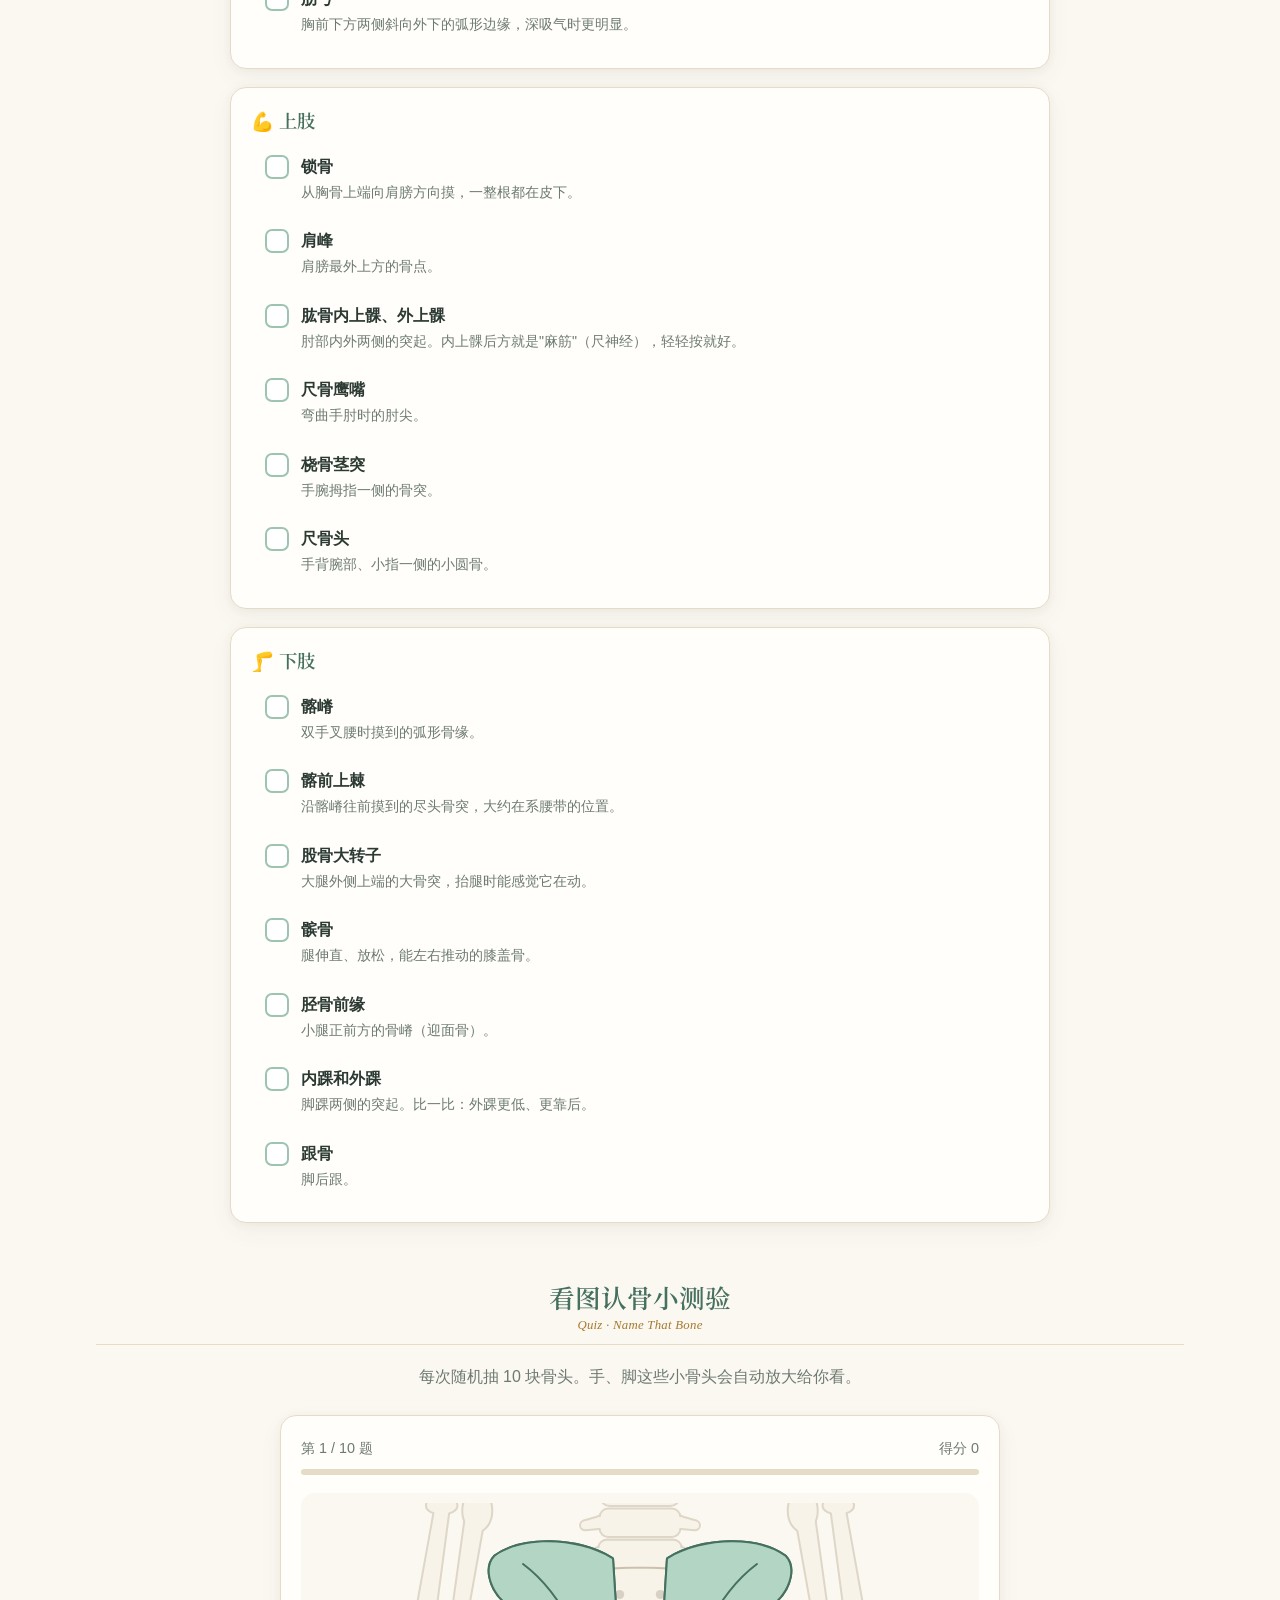
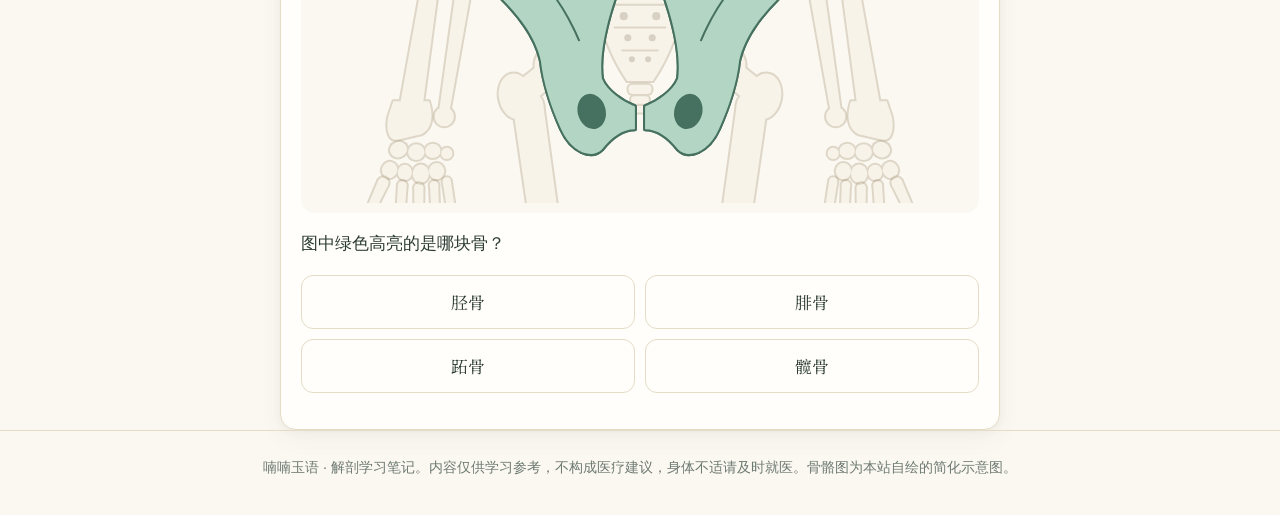
==== commit acf151c1: "Merge main (豆青 restyle) into anatomy branch Resolve nav conflicts by taking main's shorter labels an" ====
--- a/anatomy-bones.html
+++ b/anatomy-bones.html
@@ -16,13 +16,13 @@
   <div class="wrap">
     <a class="logo" href="index.html"><span class="logo-mark"></span>喃喃玉语 <span class="en">Whispers of Jade</span></a>
     <nav class="nav">
-      <a href="index.html">首页 Home</a>
-      <a href="styles.html">我喜欢的款式 Favorites</a>
-      <a href="knowledge.html">知识 Knowledge</a>
-      <a href="carving.html">雕刻寓意 Carvings</a>
-      <a href="quiz.html">种水测验 Quiz</a>
-      <a href="checklist.html">购买清单 Checklist</a>
-      <a href="anatomy.html" class="active">解剖学习 Anatomy</a>
+      <a href="index.html">首页</a>
+      <a href="styles.html">我喜欢的款式</a>
+      <a href="knowledge.html">知识</a>
+      <a href="carving.html">雕刻寓意</a>
+      <a href="quiz.html">种水测验</a>
+      <a href="checklist.html">购买清单</a>
+      <a href="anatomy.html" class="active">解剖学习</a>
     </nav>
   </div>
 </header>
--- a/css/style.css
+++ b/css/style.css
@@ -1,20 +1,21 @@
 /* ===== 玉石小站 · 全站样式 ===== */
 :root {
-  --jade: #3f7565;        /* 青绿 主色 */
-  --jade-deep: #2a5447;
-  --jade-soft: #7fa99a;
-  --jade-mist: #e3eee8;   /* 很淡的青 */
-  --ivory: #f8f4ea;       /* 米白 背景 */
-  --paper: #fffdf8;       /* 卡片 */
-  --gold: #b8955a;        /* 淡金 */
-  --gold-soft: #e9dcc0;
-  --ink: #2f3a36;         /* 正文 */
-  --muted: #6d7a74;
-  --line: #e4ddcc;
+  /* 配色：豆青（翡翠）+ 羊脂白（和田玉）+ 古铜金点缀 */
+  --jade: #5d8b77;        /* 豆青 主色 */
+  --jade-deep: #46705f;   /* 深豆青：标题 */
+  --jade-soft: #9cc4b1;   /* 浅豆青 */
+  --jade-mist: #e8f1ec;   /* 极淡豆青 */
+  --ivory: #fbf8f1;       /* 羊脂白 背景 */
+  --paper: #fffefa;       /* 卡片 */
+  --gold: #a67a2e;        /* 古铜金 */
+  --gold-soft: #eadcbe;
+  --ink: #2c3a33;         /* 正文 */
+  --muted: #6d7a72;
+  --line: #e6dcc6;
   --ok: #3f8a5f;
   --bad: #b5584a;
   --radius: 16px;
-  --shadow: 0 2px 10px rgba(47, 58, 54, .06), 0 8px 24px rgba(47, 58, 54, .05);
+  --shadow: 0 2px 10px rgba(60, 80, 70, .05), 0 8px 24px rgba(60, 80, 70, .05);
   --serif: "Noto Serif SC", "Songti SC", "STSong", "SimSun", serif;
   --sans: -apple-system, BlinkMacSystemFont, "PingFang SC", "Hiragino Sans GB", "Microsoft YaHei", "Noto Sans SC", sans-serif;
 }
@@ -24,10 +25,6 @@
 body {
   margin: 0;
   background: var(--ivory);
-  background-image:
-    radial-gradient(1200px 600px at 100% -10%, rgba(127, 169, 154, .18), transparent 60%),
-    radial-gradient(900px 500px at -10% 10%, rgba(233, 220, 192, .45), transparent 60%);
-  background-attachment: fixed;
   color: var(--ink);
   font-family: var(--sans);
   font-size: 16px;
@@ -49,7 +46,7 @@
 /* ===== 顶部导航 ===== */
 .site-header {
   position: sticky; top: 0; z-index: 50;
-  background: rgba(248, 244, 234, .9);
+  background: rgba(255, 254, 250, .92);
   backdrop-filter: blur(10px); -webkit-backdrop-filter: blur(10px);
   border-bottom: 1px solid var(--line);
 }
@@ -74,7 +71,7 @@
   padding: 6px 12px; border-radius: 999px; font-size: .95rem; transition: .2s;
 }
 .nav a:hover { color: var(--jade-deep); background: var(--jade-mist); }
-.nav a.active { color: #fff; background: var(--jade); }
+.nav a.active { color: #fff; background: linear-gradient(180deg, #6f9f8a, #557f6d); }
 
 @media (max-width: 760px) {
   .nav { -webkit-mask-image: linear-gradient(90deg, #000 85%, transparent); mask-image: linear-gradient(90deg, #000 85%, transparent); }
@@ -131,28 +128,85 @@
 }
 
 /* ===== 首页 ===== */
-.home-hero { text-align: center; padding: 64px 0 32px; }
-.home-hero h1 { font-size: clamp(2rem, 6vw, 3.2rem); }
+.home-hero { text-align: center; padding: 48px 0 28px; }
+.home-hero h1 {
+  font-size: clamp(2.2rem, 7vw, 3.4rem); letter-spacing: .15em; margin: 0;
+  background: linear-gradient(180deg, #6f9f8a, #46705f); -webkit-background-clip: text; background-clip: text; color: transparent;
+}
+.home-hero h1 .en { -webkit-text-fill-color: var(--gold); letter-spacing: .02em; }
 .home-hero p { color: var(--muted); max-width: 560px; margin: 1em auto 0; font-size: 1.05rem; }
-.bangle {
-  width: 150px; height: 150px; margin: 0 auto 24px; border-radius: 50%;
-  background:
-    radial-gradient(circle at 30% 25%, rgba(255,255,255,.75), transparent 28%),
-    radial-gradient(circle at 70% 75%, rgba(42,84,71,.35), transparent 45%),
-    conic-gradient(from 20deg, #9cc8b5, #5f9a86, #bcdccd, #4f8a76, #a9d1c0, #9cc8b5);
-  -webkit-mask: radial-gradient(circle, transparent 46px, #000 47px);
-          mask: radial-gradient(circle, transparent 46px, #000 47px);
-  box-shadow: 0 10px 30px rgba(63,117,101,.25);
+
+.split {
+  display: grid; grid-template-columns: 1fr 1fr; border-radius: 20px; overflow: hidden;
+  box-shadow: 0 14px 44px rgba(60, 100, 80, .12);
+}
+.side { position: relative; padding: 44px 28px 36px; text-align: center; }
+.side.fc {
+  background: radial-gradient(380px 300px at 50% 28%, rgba(240, 252, 246, .35), transparent 70%),
+              linear-gradient(160deg, #9cc4b1, #86b39f 55%, #76a28f);
+  color: #23413a;
+}
+.side.ht {
+  background: radial-gradient(380px 300px at 50% 28%, rgba(225, 200, 150, .28), transparent 70%),
+              linear-gradient(160deg, #fffefa, #f8f2e4);
+}
+.side .stone { width: 150px; height: 150px; margin: 0 auto 22px; border-radius: 50%; }
+.fc .stone {
+  background: radial-gradient(circle at 30% 25%, rgba(255,255,255,.9), transparent 25%),
+              conic-gradient(from 30deg, #a9d9c0, #e4f5ec, #7fc3a2, #f4fbf7, #a9d9c0);
+  -webkit-mask: radial-gradient(circle, transparent 45px, #000 46px); mask: radial-gradient(circle, transparent 45px, #000 46px);
+  box-shadow: 0 0 40px rgba(220, 245, 232, .45);
   animation: float 6s ease-in-out infinite;
 }
+.ht .stone {
+  border-radius: 48% 52% 46% 54% / 55% 45% 55% 45%;
+  background: radial-gradient(circle at 32% 28%, #fff, #f4ecd9 35%, #e2d4b4 75%, #c7a878);
+  box-shadow: 0 10px 34px rgba(150, 110, 50, .28), inset -10px -14px 24px rgba(160, 120, 70, .35);
+  animation: float 6s ease-in-out infinite 1.5s;
+}
 @keyframes float { 50% { transform: translateY(-6px); } }
-@media (prefers-reduced-motion: reduce) { .bangle { animation: none; } }
-.home-grid { display: grid; grid-template-columns: repeat(auto-fit, minmax(220px, 1fr)); gap: 16px; margin-top: 24px; }
-.home-grid a { text-decoration: none; color: inherit; transition: .25s; display: block; }
-.home-grid a:hover { transform: translateY(-3px); border-color: var(--jade-soft); }
-.home-grid .icon { font-size: 1.8rem; line-height: 1; }
-.home-grid h3 { margin: .5em 0 .2em; }
-.home-grid p { margin: 0; color: var(--muted); font-size: .93rem; }
+@media (prefers-reduced-motion: reduce) { .side .stone { animation: none; } }
+.side h2 {
+  font-size: 2rem; margin: 0; letter-spacing: .2em; border: none; padding: 0;
+  background: linear-gradient(180deg, #b58838, #7a5a22); -webkit-background-clip: text; background-clip: text; color: transparent;
+}
+.fc h2 { background-image: linear-gradient(180deg, #8a6a2c, #6e521f); }
+.side .sub { font-family: Georgia, serif; font-style: italic; margin-top: 2px; color: var(--muted); }
+.fc .sub { color: #2f5247; }
+.side .motto { font-family: var(--serif); letter-spacing: .1em; margin: 12px 0 20px; color: var(--gold); }
+.fc .motto { color: #6e521f; }
+
+.beads { display: grid; grid-template-columns: repeat(4, 58px); justify-content: center; gap: 10px 12px; margin: 0 auto 24px; }
+.bead { display: flex; flex-direction: column; align-items: center; gap: 5px; font-size: .78rem; color: var(--muted); text-decoration: none; }
+.fc .bead { color: #2f5247; }
+.bead i {
+  width: 30px; height: 30px; border-radius: 50%; transition: transform .2s;
+  box-shadow: inset -4px -5px 8px rgba(0,0,0,.3), inset 4px 5px 8px rgba(255,255,255,.5), 0 2px 6px rgba(0,0,0,.12);
+}
+.bead:hover i { transform: scale(1.15); }
+
+.side-links { display: grid; gap: 10px; max-width: 300px; margin: 0 auto; }
+.side-links a {
+  display: flex; justify-content: space-between; padding: 11px 16px; border-radius: 10px; text-decoration: none;
+  background: #fff; border: 1px solid #e3d3b0; color: var(--ink); transition: .2s;
+}
+.side-links a::after { content: "→"; color: var(--gold); }
+.side-links a:hover { transform: translateX(3px); }
+.fc .side-links a { background: rgba(255,255,255,.55); border-color: rgba(255,255,255,.8); color: #23413a; }
+.fc .side-links a::after { color: #8a6a2c; }
+
+.home-more { display: grid; grid-template-columns: repeat(3, 1fr); gap: 14px; margin-top: 22px; }
+.home-more a { text-decoration: none; color: inherit; transition: .25s; display: block; }
+.home-more a:hover { transform: translateY(-3px); border-color: var(--jade-soft); }
+.home-more h3 { margin: 0 0 4px; color: var(--jade-deep); }
+.home-more p { margin: 0; color: var(--muted); font-size: .92rem; }
+.home-more .wide { grid-column: 1 / -1; }
+
+@media (max-width: 760px) {
+  .split { grid-template-columns: 1fr; }
+  .side { padding: 34px 18px 30px; }
+  .home-more { grid-template-columns: 1fr; }
+}
 
 /* ===== 灵感墙 ===== */
 .filters { display: grid; gap: 12px; margin: 24px 0; }
@@ -204,6 +258,10 @@
 .toc a { text-decoration: none; }
 .section { scroll-margin-top: 110px; }
 .section > h2 { border-bottom: 1px solid var(--line); padding-bottom: .4em; }
+.section.is-fc > h2 { border-bottom: 3px solid var(--jade-soft); }
+.section.is-ht > h2 { border-bottom: 3px solid var(--gold-soft); color: #7a5a22; }
+.swatch { scroll-margin-top: 120px; }
+.swatch:target { box-shadow: 0 0 0 2px var(--jade-soft), var(--shadow); }
 .grid2 { display: grid; grid-template-columns: repeat(auto-fit, minmax(260px, 1fr)); gap: 16px; }
 .grid3 { display: grid; grid-template-columns: repeat(auto-fit, minmax(220px, 1fr)); gap: 16px; }
 .card h3:first-child, .card h4:first-child { margin-top: 0; }
@@ -365,8 +423,8 @@
 .sk .d .hole, .sk .d.hole, .sk .d .hole * { fill: var(--bone-hole); }
 .sk .d .ln { fill: none; stroke: var(--bone-edge); stroke-width: .8px; stroke-linecap: round; }
 .sk .top { pointer-events: none; }
-@media (hover: hover) { .sk .b:hover { --bone: #fffaf0; --bone-far: #f1e9d8; --bone-edge: #6f9c8b; } }
-.sk .b.on { --bone: #a7d3c1; --bone-far: #93c3af; --bone-edge: #2a5447; --cart: #cfe9de; --bone-hole: #2a5447; }
+@media (hover: hover) { .sk .b:hover { --bone: #fffaf0; --bone-far: #f1e9d8; --bone-edge: var(--jade); } }
+.sk .b.on { --bone: #b3d5c4; --bone-far: #a1c8b5; --bone-edge: var(--jade-deep); --bone-hole: var(--jade-deep); }
 .sk.sel .b:not(.on) { opacity: .32; }
 
 .explore { display: grid; grid-template-columns: minmax(240px, 360px) 1fr; gap: 20px; align-items: start; margin-top: 16px; }
